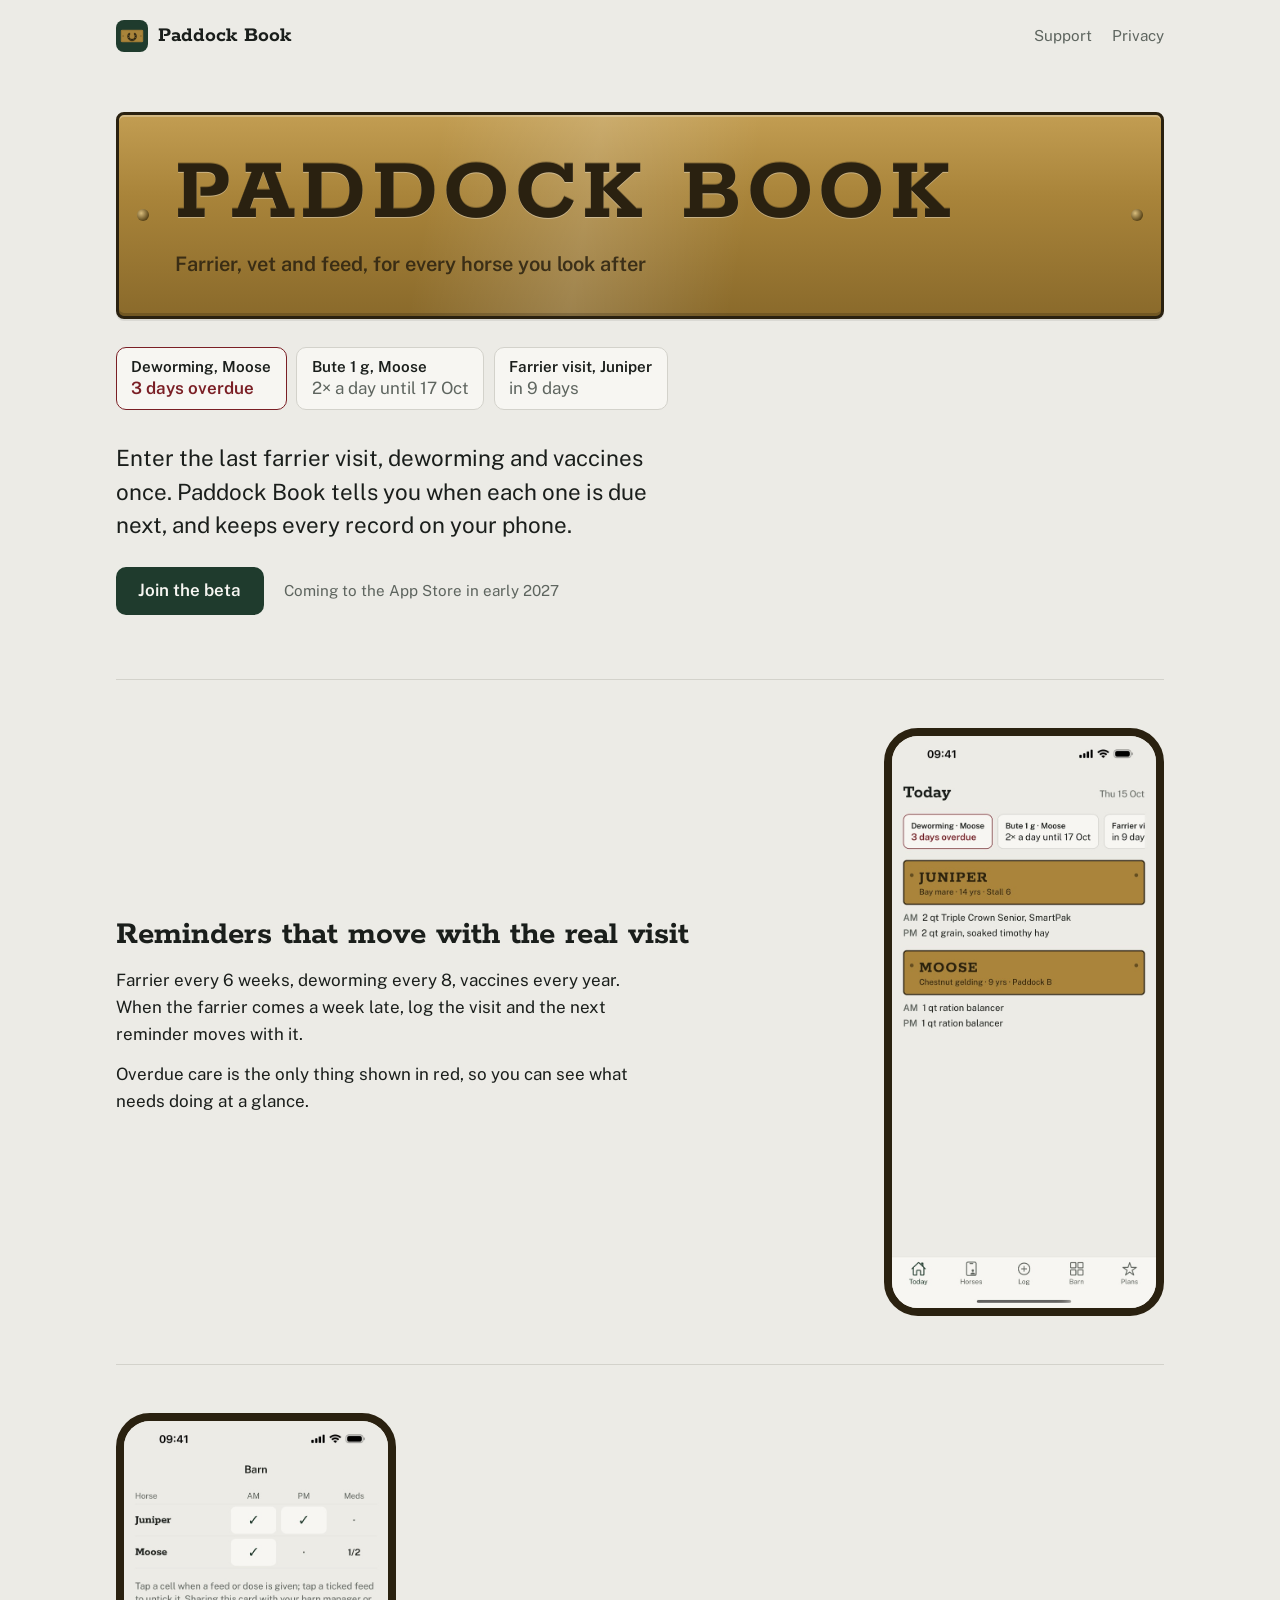
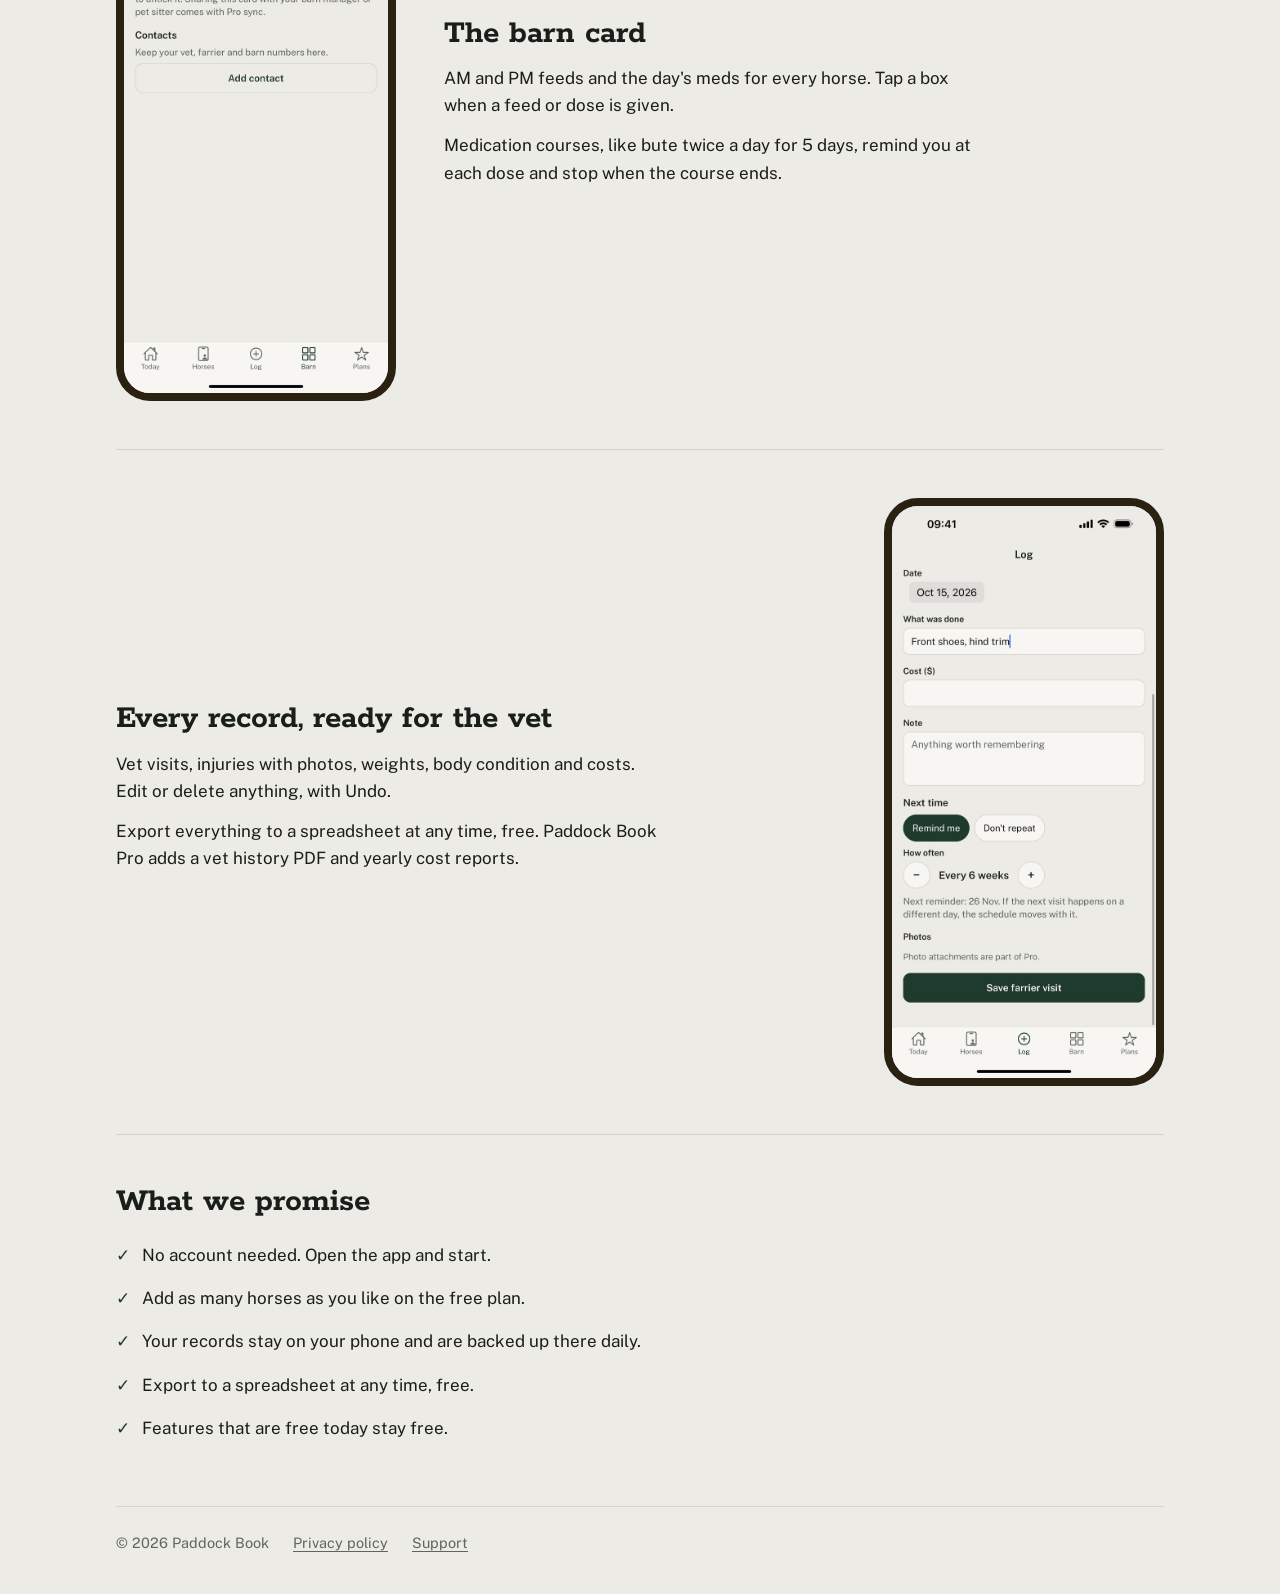
==== index.html @ 8fcbfddc "Paddock Book site: home, privacy policy, support Co-Authored-By: Claude Opus 5.5 <noreply@anthropic." ====
<!doctype html>
<html lang="en">
<head>
<meta charset="utf-8">
<meta name="viewport" content="width=device-width, initial-scale=1">
<title>Paddock Book: horse care log</title>
<meta name="description" content="Farrier, vet, deworming and feed reminders for horse owners. No account needed; your records stay on your phone.">
<link rel="icon" href="img/favicon.png">
<link rel="apple-touch-icon" href="img/icon-180.png">
<link rel="preconnect" href="https://fonts.googleapis.com">
<link rel="preconnect" href="https://fonts.gstatic.com" crossorigin>
<link href="https://fonts.googleapis.com/css2?family=Public+Sans:wght@400;600&family=Rokkitt:wght@700&display=swap" rel="stylesheet">
<link rel="stylesheet" href="style.css">
</head>
<body>
<div class="wrap">
<header class="site-head">
  <a class="home" href="./"><img src="img/icon-180.png" alt="">Paddock Book</a>
  <nav aria-label="Site">
    <a href="support.html">Support</a>
    <a href="privacy.html">Privacy</a>
  </nav>
</header>
<main>
  <div class="plate">
    <h1>Paddock Book</h1>
    <p>Farrier, vet and feed, for every horse you look after</p>
  </div>

  <ul class="tickets" aria-label="Example reminders from the app">
    <li class="overdue"><b>Deworming, Moose</b><span>3 days overdue</span></li>
    <li><b>Bute 1 g, Moose</b><span>2× a day until 17 Oct</span></li>
    <li><b>Farrier visit, Juniper</b><span>in 9 days</span></li>
  </ul>

  <p class="lede">Enter the last farrier visit, deworming and vaccines once. Paddock Book tells you when each one is due next, and keeps every record on your phone.</p>

  <div class="cta-row">
    <a class="button" href="https://tally.so/r/KpQevM">Join the beta</a>
    <small>Coming to the App Store in early 2027</small>
  </div>

  <section class="feature">
    <div>
      <h2>Reminders that move with the real visit</h2>
      <p>Farrier every 6 weeks, deworming every 8, vaccines every year. When the farrier comes a week late, log the visit and the next reminder moves with it.</p>
      <p>Overdue care is the only thing shown in red, so you can see what needs doing at a glance.</p>
    </div>
    <img class="phone" src="img/1-today.jpg" width="645" height="1398" alt="The Today screen: a deworming 3 days overdue, a bute course and a farrier visit in 9 days, above name plates for Juniper and Moose with their AM and PM feeds." loading="lazy">
  </section>

  <section class="feature flip">
    <div>
      <h2>The barn card</h2>
      <p>AM and PM feeds and the day's meds for every horse. Tap a box when a feed or dose is given.</p>
      <p>Medication courses, like bute twice a day for 5 days, remind you at each dose and stop when the course ends.</p>
    </div>
    <img class="phone" src="img/3-barn-card.jpg" width="645" height="1398" alt="The barn card: Juniper's AM and PM feeds ticked; Moose's AM feed ticked and one of two doses given." loading="lazy">
  </section>

  <section class="feature">
    <div>
      <h2>Every record, ready for the vet</h2>
      <p>Vet visits, injuries with photos, weights, body condition and costs. Edit or delete anything, with Undo.</p>
      <p>Export everything to a spreadsheet at any time, free. Paddock Book Pro adds a vet history PDF and yearly cost reports.</p>
    </div>
    <img class="phone" src="img/2-log-farrier.jpg" width="645" height="1398" alt="Logging a farrier visit set to repeat every 6 weeks, with the next reminder date shown." loading="lazy">
  </section>

  <section class="promises">
    <h2>What we promise</h2>
    <ul>
      <li>No account needed. Open the app and start.</li>
      <li>Add as many horses as you like on the free plan.</li>
      <li>Your records stay on your phone and are backed up there daily.</li>
      <li>Export to a spreadsheet at any time, free.</li>
      <li>Features that are free today stay free.</li>
    </ul>
  </section>
</main>
<footer class="site-foot">
  <span>© 2026 Paddock Book</span>
  <a href="privacy.html">Privacy policy</a>
  <a href="support.html">Support</a>
</footer>
</div>
</body>
</html>
---- style.css ----
:root {
  --bg: #ECEBE6;
  --surface: #F7F6F2;
  --ink: #1A1E1B;
  --muted: #5E655F;
  --line: #D3D2CB;
  --primary: #1F3B2D;
  --on-primary: #F7F6F2;
  --brass: #A9843A;
  --brass-hi: #C29D52;
  --brass-lo: #8A6A2B;
  --plate-ink: #2A2110;
  --overdue: #7A1F25;
  --display: "Rokkitt", Georgia, serif;
  --body: "Public Sans", system-ui, sans-serif;
}
@media (prefers-color-scheme: dark) {
  :root {
    --bg: #121614;
    --surface: #1B201D;
    --ink: #E8EAE6;
    --muted: #9AA39C;
    --line: #2D3430;
    --primary: #8DB89E;
    --on-primary: #121614;
    --overdue: #E07A7F;
  }
}

*, *::before, *::after { box-sizing: border-box; }
html { -webkit-text-size-adjust: 100%; }
body {
  margin: 0;
  background: var(--bg);
  color: var(--ink);
  font: 400 1.0625rem/1.6 var(--body);
}
img { max-width: 100%; display: block; }
a { color: var(--primary); text-underline-offset: 0.18em; }
a:focus-visible, .button:focus-visible { outline: 3px solid var(--brass); outline-offset: 3px; border-radius: 4px; }

.wrap { max-width: 68rem; margin: 0 auto; padding: 0 1.25rem; }
.prose { max-width: 38rem; }

/* Site header: a small plate, like the one on a stall door */
.site-head { display: flex; align-items: center; justify-content: space-between; gap: 1rem; padding: 1.25rem 0; }
.site-head a.home { display: flex; align-items: center; gap: 0.6rem; text-decoration: none; color: var(--ink); font: 700 1.35rem/1 var(--display); }
.site-head img { width: 32px; height: 32px; border-radius: 8px; }
.site-head nav { display: flex; gap: 1.25rem; font-size: 0.95rem; }
.site-head nav a { color: var(--muted); text-decoration: none; }
.site-head nav a:hover, .site-head nav a[aria-current] { color: var(--ink); }

/* The brass name plate: the one bold element on the page */
.plate {
  position: relative;
  margin: 2.5rem 0 1.75rem;
  padding: clamp(1.25rem, 4vw, 2.25rem) clamp(1.5rem, 6vw, 3.5rem);
  background:
    linear-gradient(100deg, transparent 0 30%, rgba(255,255,255,.16) 45%, transparent 60%),
    linear-gradient(180deg, var(--brass-hi), var(--brass) 40%, var(--brass-lo));
  border: 3px solid var(--plate-ink);
  border-radius: 8px;
  box-shadow: inset 0 2px 0 rgba(255,255,255,.28), inset 0 -3px 0 rgba(0,0,0,.18), 0 2px 0 rgba(0,0,0,.08);
  color: var(--plate-ink);
}
.plate::before, .plate::after {
  content: "";
  position: absolute; top: 50%;
  width: 12px; height: 12px; margin-top: -6px;
  border-radius: 50%;
  background: radial-gradient(circle at 35% 35%, #d9bd7c, #5a4519 70%);
}
.plate::before { left: clamp(0.6rem, 2vw, 1.1rem); }
.plate::after { right: clamp(0.6rem, 2vw, 1.1rem); }
.plate h1 {
  margin: 0;
  font: 700 clamp(2.6rem, 9vw, 5.75rem)/0.95 var(--display);
  letter-spacing: 0.06em;
  text-transform: uppercase;
  text-shadow: 0 1px 0 rgba(255,255,255,.35), 0 -1px 0 rgba(0,0,0,.25);
}
.plate p { margin: 0.6rem 0 0; font-size: clamp(1rem, 2.4vw, 1.25rem); font-weight: 600; opacity: 0.85; }

/* Due tickets, as they appear at the top of the app's Today screen */
.tickets { display: flex; gap: 0.6rem; flex-wrap: wrap; margin: 0 0 2rem; padding: 0; list-style: none; }
.tickets li {
  background: var(--surface);
  border: 1.5px solid var(--line);
  border-radius: 10px;
  padding: 0.55rem 0.9rem;
  line-height: 1.35;
}
.tickets b { display: block; font-weight: 600; font-size: 0.95rem; }
.tickets span { color: var(--muted); }
.tickets .overdue { border-color: var(--overdue); }
.tickets .overdue span { color: var(--overdue); font-weight: 600; }

.lede { font-size: clamp(1.15rem, 2.6vw, 1.4rem); line-height: 1.5; max-width: 34rem; margin: 0 0 1.5rem; }
.cta-row { display: flex; flex-wrap: wrap; align-items: center; gap: 0.75rem 1.25rem; margin-bottom: 4rem; }
.button {
  display: inline-flex; align-items: center; min-height: 48px; padding: 0 1.4rem;
  background: var(--primary); color: var(--on-primary);
  border-radius: 10px; text-decoration: none; font-weight: 600;
}
.cta-row small { color: var(--muted); font-size: 0.95rem; }

/* Features: each one beside the screen it describes */
.feature { display: grid; gap: 1.5rem 3rem; align-items: center; padding: 3rem 0; border-top: 1px solid var(--line); }
@media (min-width: 760px) {
  .feature { grid-template-columns: 1fr 280px; }
  .feature.flip { grid-template-columns: 280px 1fr; }
  .feature.flip .phone { order: -1; }
}
.feature h2, .prose h2 { font: 700 clamp(1.6rem, 3.6vw, 2.1rem)/1.15 var(--display); margin: 0 0 0.75rem; }
.feature p { margin: 0 0 0.8rem; max-width: 34rem; }
.phone {
  justify-self: center;
  width: min(280px, 72vw);
  border: 8px solid var(--plate-ink);
  border-radius: 34px;
  overflow: hidden;
  background: var(--bg);
  height: auto;
}

.promises { border-top: 1px solid var(--line); padding: 3rem 0 4rem; }
.promises h2 { font: 700 clamp(1.6rem, 3.6vw, 2.1rem)/1.15 var(--display); margin: 0 0 1.25rem; }
.promises ul { list-style: none; margin: 0; padding: 0; display: grid; gap: 1rem; max-width: 40rem; }
.promises li { padding-left: 1.6rem; position: relative; }
.promises li::before { content: "✓"; position: absolute; left: 0; color: var(--primary); font-weight: 700; }

/* Policy and support pages */
.page { padding: 2rem 0 4rem; }
.page h1 { font: 700 clamp(2.2rem, 6vw, 3.2rem)/1.05 var(--display); margin: 1rem 0 0.5rem; }
.page .updated { color: var(--muted); margin: 0 0 2rem; }
.prose h2 { font-size: 1.45rem; margin-top: 2.25rem; }
.prose h3 { font-size: 1.1rem; margin: 1.75rem 0 0.4rem; }
.prose p, .prose li { max-width: 38rem; }
.prose ul { padding-left: 1.2rem; }
.contact { background: var(--surface); border: 1.5px solid var(--line); border-radius: 10px; padding: 1.1rem 1.25rem; margin: 1.5rem 0; }
.contact p { margin: 0; }

.site-foot { border-top: 1px solid var(--line); padding: 1.5rem 0 2.5rem; color: var(--muted); font-size: 0.9rem; display: flex; flex-wrap: wrap; gap: 0.5rem 1.5rem; }
.site-foot a { color: var(--muted); }
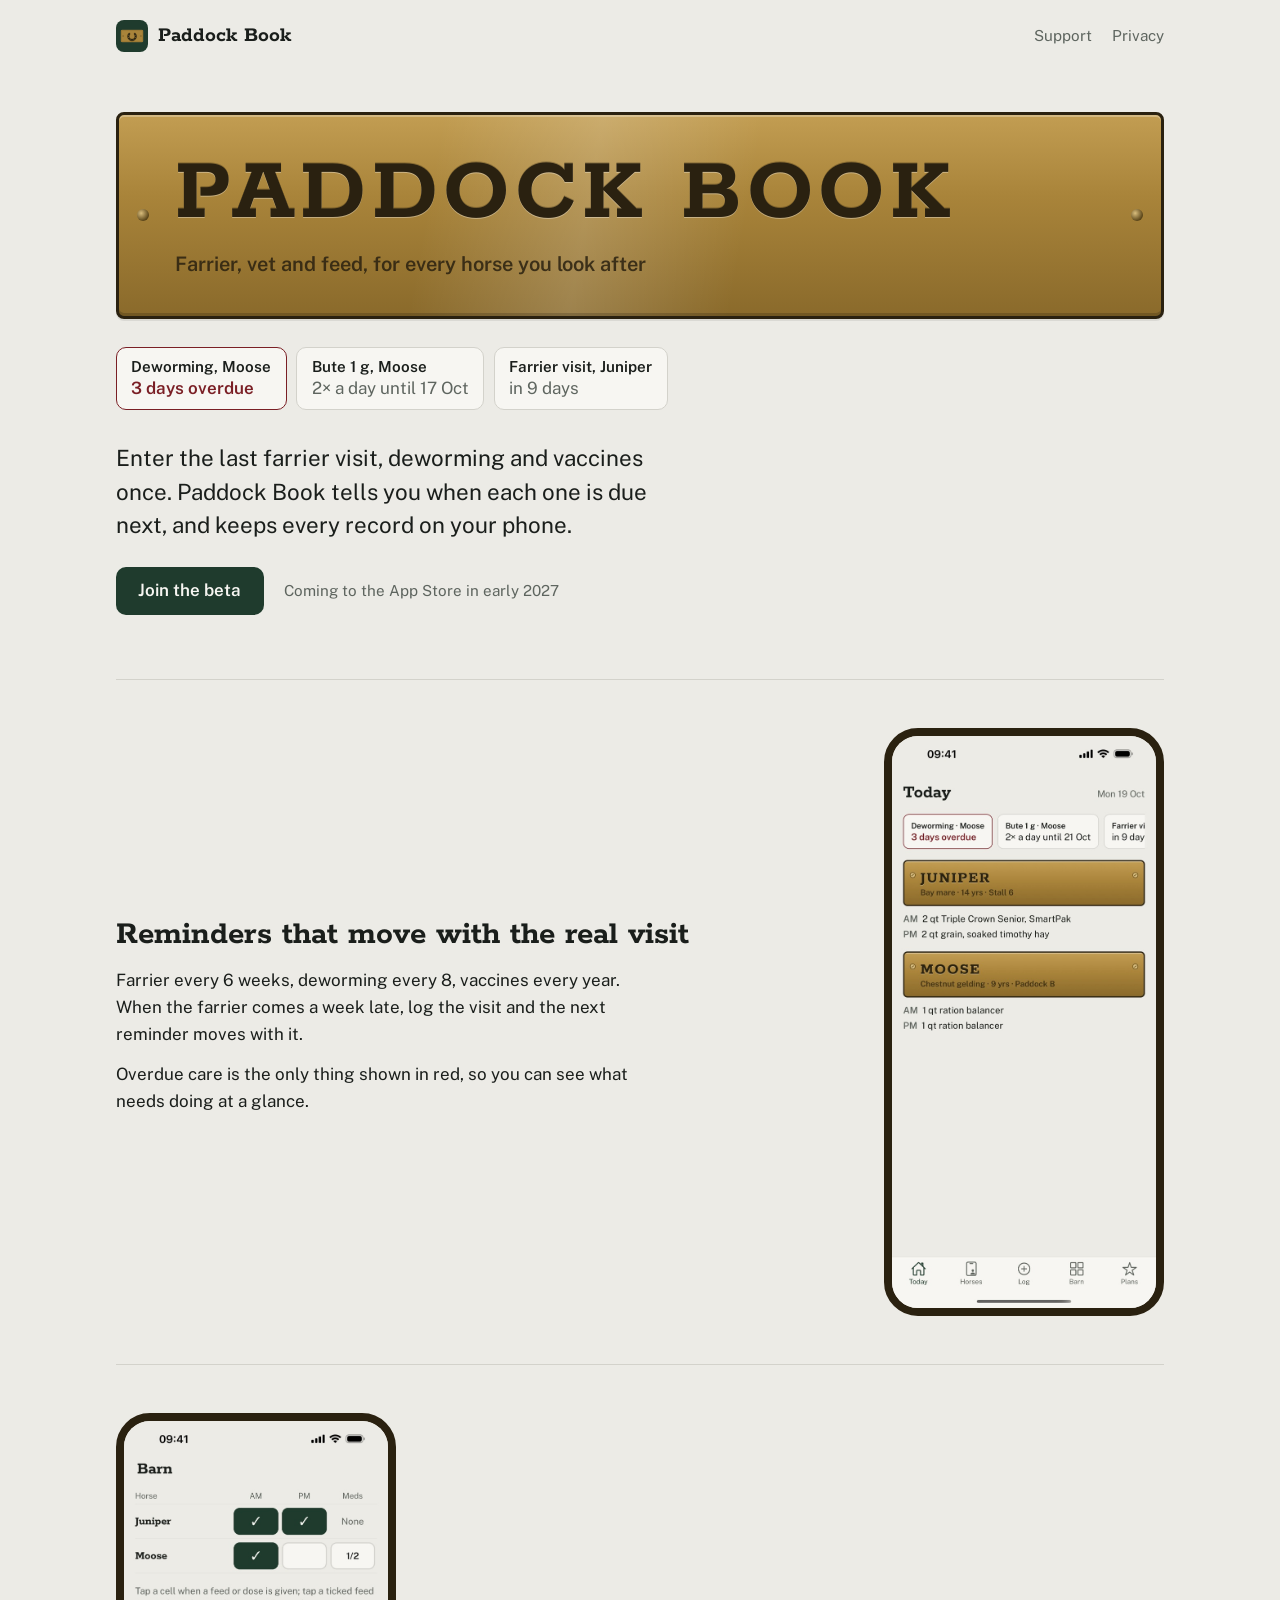
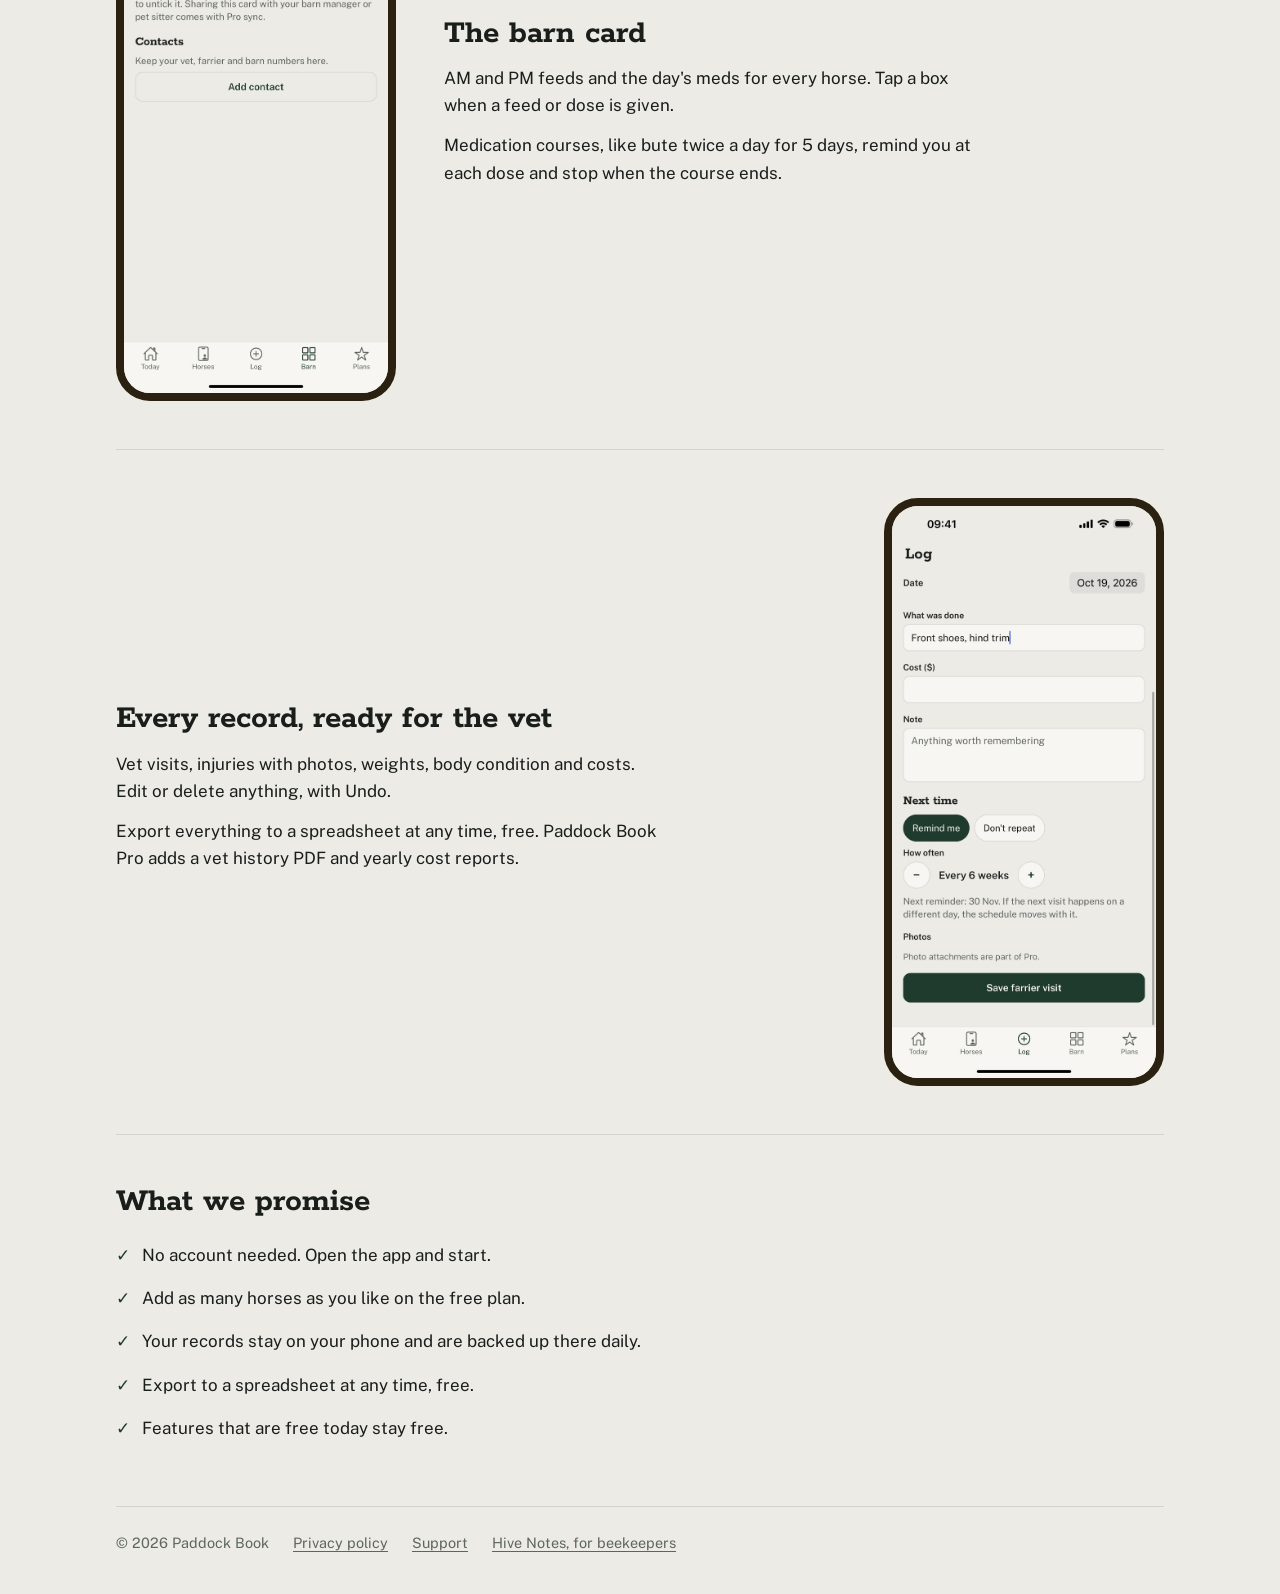
==== commit 70e86050: "Privacy and support for optional sync and sharing; Hive Notes pages Co-Authored-By: Claude Opus 5.5 " ====
--- a/index.html
+++ b/index.html
@@ -82,6 +82,7 @@
   <span>© 2026 Paddock Book</span>
   <a href="privacy.html">Privacy policy</a>
   <a href="support.html">Support</a>
+  <a href="hive-notes/">Hive Notes, for beekeepers</a>
 </footer>
 </div>
 </body>
